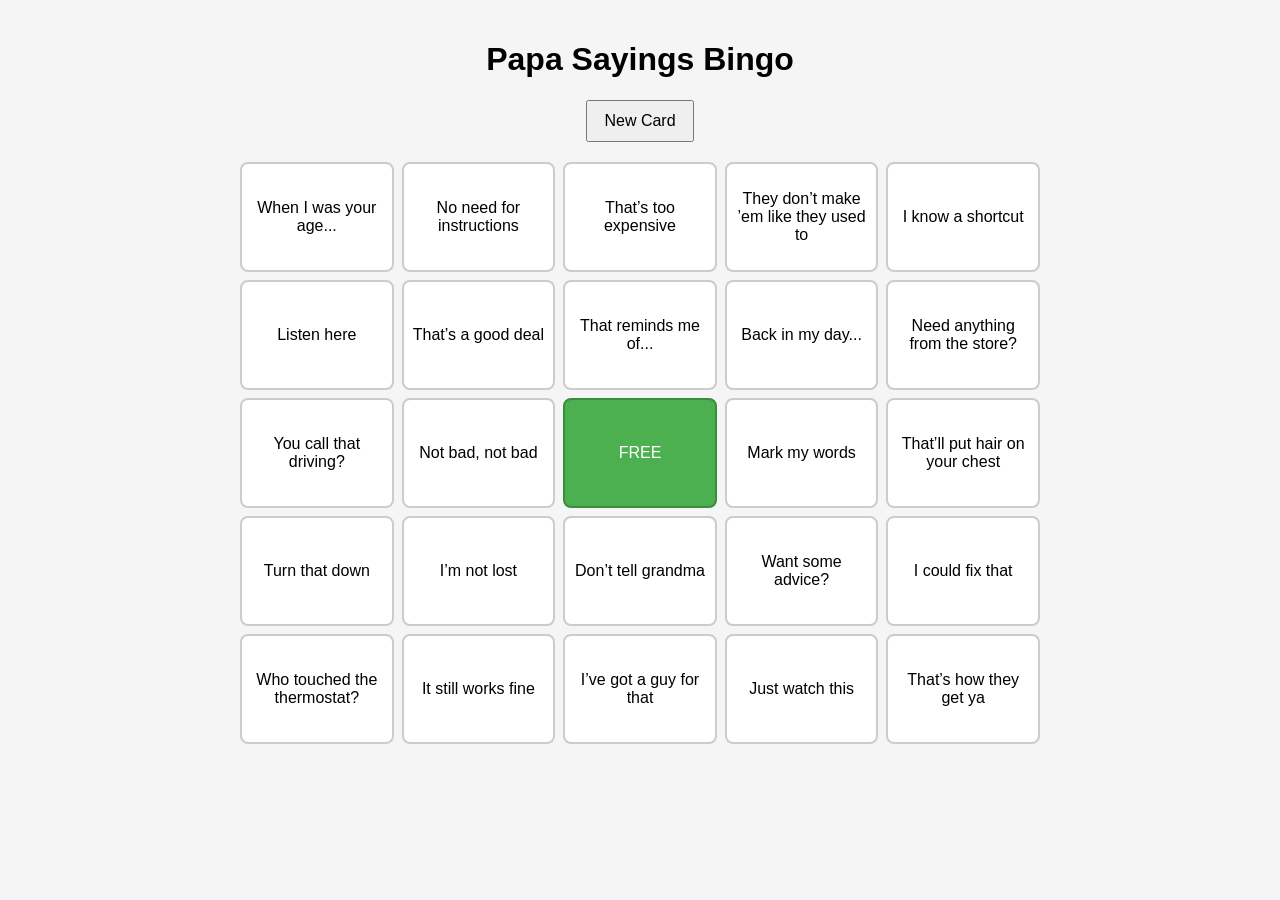
==== Papa_Bingo/index.html @ e9f46590 "Add Papa Bingo game" ====
<!DOCTYPE html>
<html lang="en">
<head>
  <meta charset="UTF-8">
  <meta name="viewport" content="width=device-width, initial-scale=1.0">
  <title>Papa Sayings Bingo</title>
  <link rel="stylesheet" href="styles.css">
</head>
<body>
  <div class="container">
    <h1>Papa Sayings Bingo</h1>
    <button id="newCard">New Card</button>
    <div id="bingo-board" class="board"></div>
    <p id="status"></p>
  </div>
  <script src="script.js"></script>
</body>
</html>
---- Papa_Bingo/styles.css ----
body { font-family: Arial, sans-serif; background: #f5f5f5; text-align: center; margin: 0; padding: 20px; }
.container { max-width: 800px; margin: auto; }
.board { display: grid; grid-template-columns: repeat(5, 1fr); gap: 8px; margin-top: 20px; }
.square { background: white; border: 2px solid #ccc; border-radius: 8px; min-height: 90px; display: flex; align-items: center; justify-content: center; padding: 8px; cursor: pointer; user-select: none; }
.square.marked { background: #4caf50; color: white; border-color: #388e3c; }
button { padding: 10px 16px; font-size: 16px; cursor: pointer; }
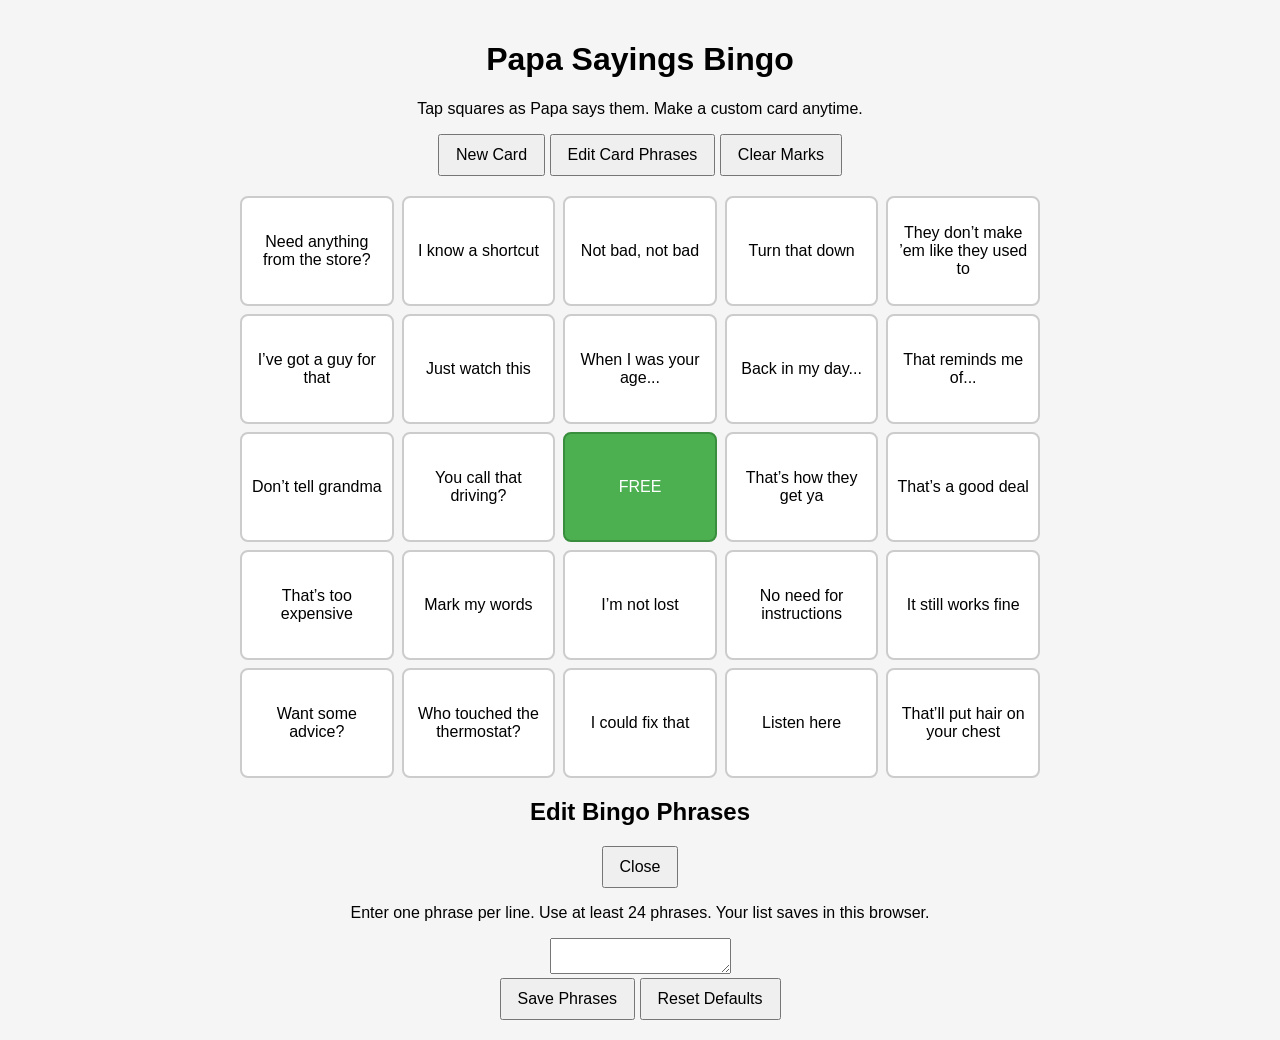
==== commit ff195074: "Add editable Papa Bingo cards" ====
--- a/Papa_Bingo/index.html
+++ b/Papa_Bingo/index.html
@@ -1,18 +1,49 @@
 <!DOCTYPE html>
 <html lang="en">
 <head>
-  <meta charset="UTF-8">
-  <meta name="viewport" content="width=device-width, initial-scale=1.0">
+  <meta charset="UTF-8" />
+  <meta name="viewport" content="width=device-width, initial-scale=1.0" />
   <title>Papa Sayings Bingo</title>
-  <link rel="stylesheet" href="styles.css">
+  <link rel="stylesheet" href="styles.css" />
 </head>
 <body>
   <div class="container">
-    <h1>Papa Sayings Bingo</h1>
-    <button id="newCard">New Card</button>
-    <div id="bingo-board" class="board"></div>
-    <p id="status"></p>
+    <header class="hero">
+      <h1>Papa Sayings Bingo</h1>
+      <p class="subtitle">Tap squares as Papa says them. Make a custom card anytime.</p>
+    </header>
+
+    <div class="controls">
+      <button id="newCard">New Card</button>
+      <button id="editPhrases">Edit Card Phrases</button>
+      <button id="clearMarks">Clear Marks</button>
+    </div>
+
+    <p id="status" class="status" aria-live="polite"></p>
+
+    <div id="bingo-board" class="board" aria-label="Bingo board"></div>
+
+    <section id="editorPanel" class="editor hidden">
+      <div class="editor-card">
+        <div class="editor-header">
+          <h2>Edit Bingo Phrases</h2>
+          <button id="closeEditor" class="secondary">Close</button>
+        </div>
+
+        <p class="editor-help">
+          Enter one phrase per line. Use at least 24 phrases. Your list saves in this browser.
+        </p>
+
+        <textarea id="phrasesInput" spellcheck="true"></textarea>
+
+        <div class="editor-actions">
+          <button id="savePhrases">Save Phrases</button>
+          <button id="resetDefaults" class="secondary">Reset Defaults</button>
+        </div>
+      </div>
+    </section>
   </div>
+
   <script src="script.js"></script>
 </body>
 </html>
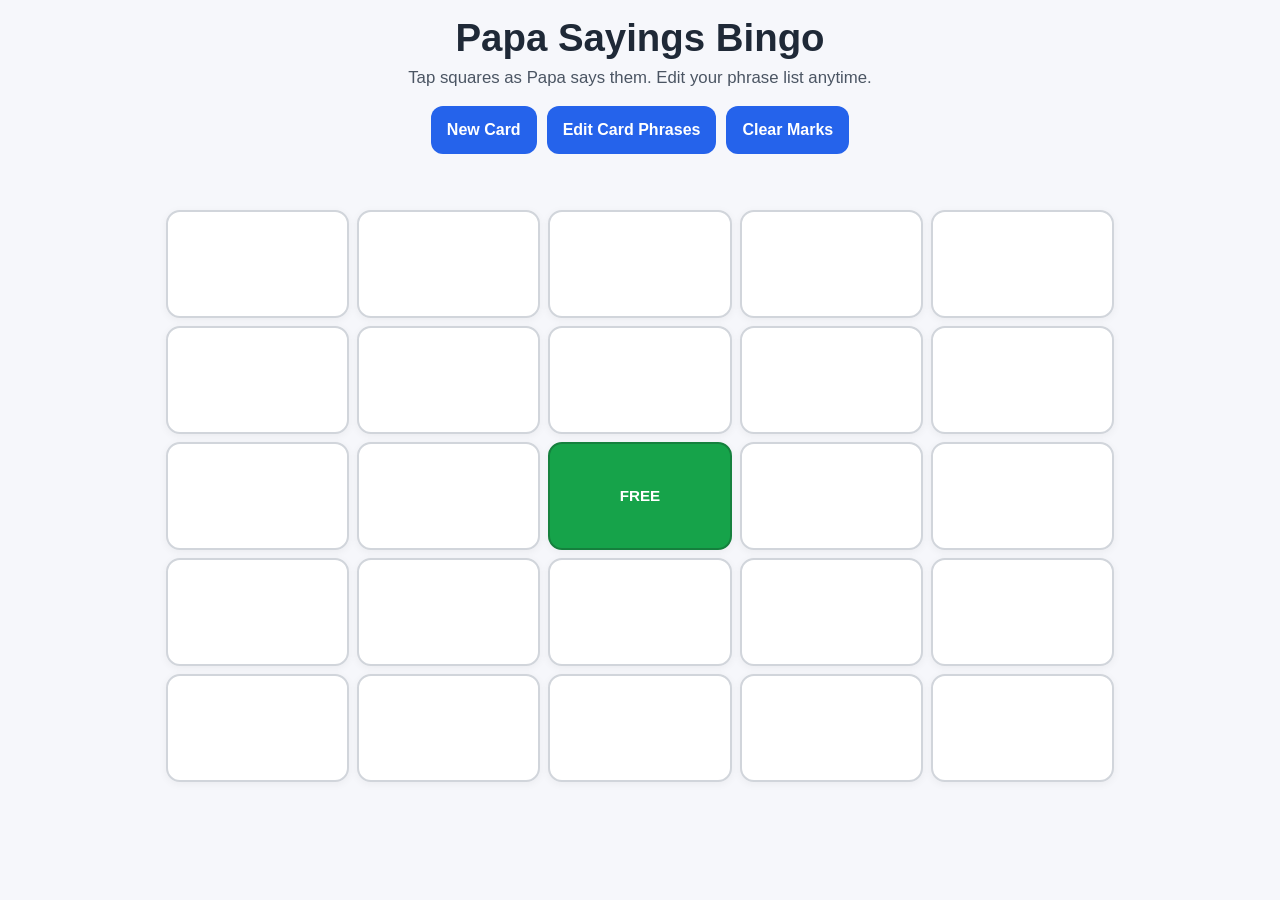
==== commit 9d3c2d2c: "Improve Papa Bingo for mobile" ====
--- a/Papa_Bingo/index.html
+++ b/Papa_Bingo/index.html
@@ -2,32 +2,33 @@
 <html lang="en">
 <head>
   <meta charset="UTF-8" />
-  <meta name="viewport" content="width=device-width, initial-scale=1.0" />
+  <meta name="viewport" content="width=device-width, initial-scale=1, viewport-fit=cover" />
   <title>Papa Sayings Bingo</title>
+  <meta name="theme-color" content="#2563eb" />
   <link rel="stylesheet" href="styles.css" />
 </head>
 <body>
   <div class="container">
     <header class="hero">
       <h1>Papa Sayings Bingo</h1>
-      <p class="subtitle">Tap squares as Papa says them. Make a custom card anytime.</p>
+      <p class="subtitle">Tap squares as Papa says them. Edit your phrase list anytime.</p>
     </header>
 
     <div class="controls">
-      <button id="newCard">New Card</button>
-      <button id="editPhrases">Edit Card Phrases</button>
-      <button id="clearMarks">Clear Marks</button>
+      <button id="newCard" type="button">New Card</button>
+      <button id="editPhrases" type="button">Edit Card Phrases</button>
+      <button id="clearMarks" type="button">Clear Marks</button>
     </div>
 
     <p id="status" class="status" aria-live="polite"></p>
 
     <div id="bingo-board" class="board" aria-label="Bingo board"></div>
 
-    <section id="editorPanel" class="editor hidden">
+    <section id="editorPanel" class="editor hidden" aria-hidden="true">
       <div class="editor-card">
         <div class="editor-header">
           <h2>Edit Bingo Phrases</h2>
-          <button id="closeEditor" class="secondary">Close</button>
+          <button id="closeEditor" class="secondary" type="button">Close</button>
         </div>
 
         <p class="editor-help">
@@ -37,13 +38,13 @@
         <textarea id="phrasesInput" spellcheck="true"></textarea>
 
         <div class="editor-actions">
-          <button id="savePhrases">Save Phrases</button>
-          <button id="resetDefaults" class="secondary">Reset Defaults</button>
+          <button id="savePhrases" type="button">Save Phrases</button>
+          <button id="resetDefaults" class="secondary" type="button">Reset Defaults</button>
         </div>
       </div>
     </section>
   </div>
 
-  <script src="script.js"></script>
+  <script src="script.js" defer></script>
 </body>
 </html>
--- a/Papa_Bingo/styles.css
+++ b/Papa_Bingo/styles.css
@@ -1,6 +1,232 @@
-body { font-family: Arial, sans-serif; background: #f5f5f5; text-align: center; margin: 0; padding: 20px; }
-.container { max-width: 800px; margin: auto; }
-.board { display: grid; grid-template-columns: repeat(5, 1fr); gap: 8px; margin-top: 20px; }
-.square { background: white; border: 2px solid #ccc; border-radius: 8px; min-height: 90px; display: flex; align-items: center; justify-content: center; padding: 8px; cursor: pointer; user-select: none; }
-.square.marked { background: #4caf50; color: white; border-color: #388e3c; }
-button { padding: 10px 16px; font-size: 16px; cursor: pointer; }+* { box-sizing: border-box; }
+
+:root {
+  --bg: #f6f7fb;
+  --text: #1f2937;
+  --muted: #4b5563;
+  --primary: #2563eb;
+  --secondary: #6b7280;
+  --success: #16a34a;
+  --success-dark: #15803d;
+  --card: #ffffff;
+  --border: #d1d5db;
+}
+
+html, body {
+  margin: 0;
+  padding: 0;
+  background: var(--bg);
+  color: var(--text);
+  font-family: Arial, sans-serif;
+  -webkit-text-size-adjust: 100%;
+}
+
+body {
+  min-height: 100vh;
+}
+
+.container {
+  max-width: 980px;
+  margin: 0 auto;
+  padding: max(16px, env(safe-area-inset-top)) 16px max(24px, env(safe-area-inset-bottom));
+}
+
+.hero {
+  text-align: center;
+  margin-bottom: 18px;
+}
+
+h1 {
+  margin: 0 0 8px;
+  font-size: clamp(1.8rem, 4vw, 2.4rem);
+}
+
+.subtitle {
+  margin: 0;
+  color: var(--muted);
+  font-size: clamp(0.95rem, 2.6vw, 1.05rem);
+}
+
+.controls {
+  display: flex;
+  flex-wrap: wrap;
+  gap: 10px;
+  justify-content: center;
+  margin: 18px 0 14px;
+}
+
+button {
+  appearance: none;
+  border: none;
+  border-radius: 12px;
+  padding: 14px 16px;
+  min-height: 48px;
+  font-size: 16px;
+  font-weight: 700;
+  cursor: pointer;
+  background: var(--primary);
+  color: white;
+  touch-action: manipulation;
+}
+
+button.secondary {
+  background: var(--secondary);
+}
+
+button:hover {
+  opacity: 0.95;
+}
+
+.status {
+  text-align: center;
+  font-size: 20px;
+  min-height: 28px;
+  margin: 8px 0 14px;
+  font-weight: 700;
+}
+
+.board {
+  display: grid;
+  grid-template-columns: repeat(5, minmax(0, 1fr));
+  gap: 8px;
+}
+
+.square {
+  background: var(--card);
+  border: 2px solid var(--border);
+  border-radius: 14px;
+  min-height: 108px;
+  display: flex;
+  align-items: center;
+  justify-content: center;
+  text-align: center;
+  padding: 10px 8px;
+  cursor: pointer;
+  user-select: none;
+  font-weight: 700;
+  line-height: 1.2;
+  font-size: 0.95rem;
+  box-shadow: 0 2px 8px rgba(0,0,0,0.05);
+  overflow-wrap: anywhere;
+  word-break: break-word;
+  touch-action: manipulation;
+}
+
+.square.marked {
+  background: var(--success);
+  color: white;
+  border-color: var(--success-dark);
+}
+
+.editor.hidden {
+  display: none;
+}
+
+.editor {
+  position: fixed;
+  inset: 0;
+  z-index: 1000;
+  background: rgba(17, 24, 39, 0.55);
+  display: flex;
+  align-items: center;
+  justify-content: center;
+  padding: 16px;
+}
+
+.editor-card {
+  background: white;
+  width: min(760px, 100%);
+  max-height: min(90vh, 900px);
+  overflow: auto;
+  border-radius: 18px;
+  padding: 18px;
+  box-shadow: 0 12px 40px rgba(0,0,0,0.2);
+}
+
+.editor-header {
+  display: flex;
+  justify-content: space-between;
+  align-items: center;
+  gap: 12px;
+}
+
+.editor-header h2 {
+  margin: 0;
+}
+
+.editor-help {
+  color: var(--muted);
+  margin: 12px 0;
+  line-height: 1.4;
+}
+
+textarea {
+  width: 100%;
+  min-height: 320px;
+  border: 1px solid var(--border);
+  border-radius: 12px;
+  padding: 12px;
+  font-size: 16px;
+  line-height: 1.4;
+  resize: vertical;
+}
+
+.editor-actions {
+  display: flex;
+  flex-wrap: wrap;
+  gap: 10px;
+  margin-top: 12px;
+}
+
+@media (max-width: 700px) {
+  .container {
+    padding-left: 12px;
+    padding-right: 12px;
+  }
+
+  .board {
+    gap: 6px;
+  }
+
+  .square {
+    min-height: 84px;
+    font-size: 0.82rem;
+    padding: 8px 6px;
+  }
+}
+
+@media (max-width: 520px) {
+  .controls,
+  .editor-actions {
+    flex-direction: column;
+  }
+
+  .controls button,
+  .editor-actions button,
+  .editor-header button {
+    width: 100%;
+  }
+
+  .editor-header {
+    flex-direction: column;
+    align-items: stretch;
+  }
+
+  .square {
+    min-height: 72px;
+    font-size: 0.72rem;
+    border-radius: 12px;
+  }
+
+  textarea {
+    min-height: 260px;
+  }
+}
+
+@media (max-width: 390px) {
+  .square {
+    min-height: 64px;
+    font-size: 0.68rem;
+    padding: 6px 4px;
+  }
+}
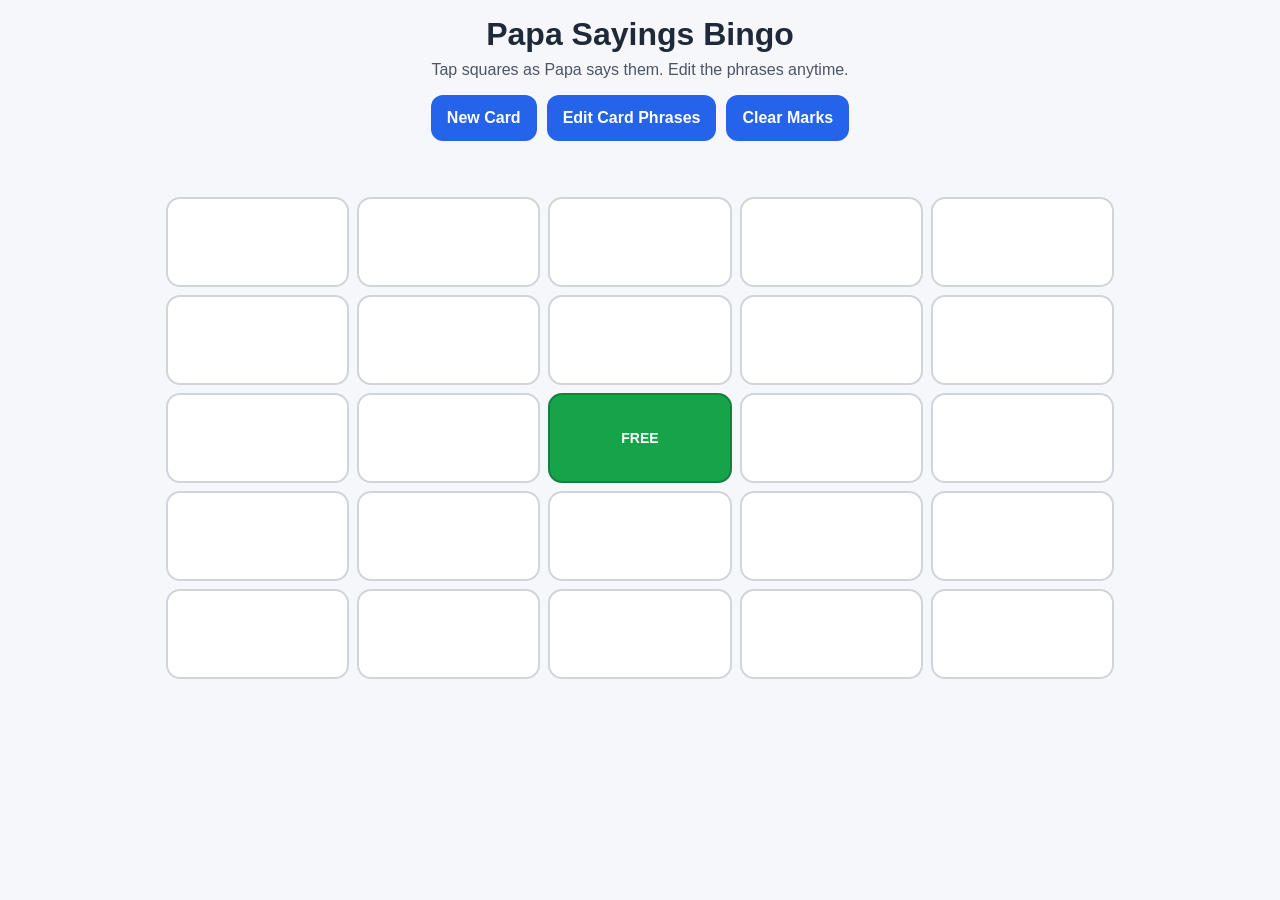
==== commit 05a24cf9: "Fix Papa Bingo phrase population" ====
--- a/Papa_Bingo/index.html
+++ b/Papa_Bingo/index.html
@@ -1,18 +1,15 @@
 <!DOCTYPE html>
 <html lang="en">
 <head>
-  <meta charset="UTF-8" />
-  <meta name="viewport" content="width=device-width, initial-scale=1, viewport-fit=cover" />
+  <meta charset="UTF-8">
+  <meta name="viewport" content="width=device-width, initial-scale=1.0, viewport-fit=cover">
   <title>Papa Sayings Bingo</title>
-  <meta name="theme-color" content="#2563eb" />
-  <link rel="stylesheet" href="styles.css" />
+  <link rel="stylesheet" href="styles.css">
 </head>
 <body>
   <div class="container">
-    <header class="hero">
-      <h1>Papa Sayings Bingo</h1>
-      <p class="subtitle">Tap squares as Papa says them. Edit your phrase list anytime.</p>
-    </header>
+    <h1>Papa Sayings Bingo</h1>
+    <p class="subtitle">Tap squares as Papa says them. Edit the phrases anytime.</p>
 
     <div class="controls">
       <button id="newCard" type="button">New Card</button>
@@ -22,27 +19,22 @@
 
     <p id="status" class="status" aria-live="polite"></p>
 
-    <div id="bingo-board" class="board" aria-label="Bingo board"></div>
+    <div id="bingo-board" class="board"></div>
 
-    <section id="editorPanel" class="editor hidden" aria-hidden="true">
+    <div id="editorPanel" class="editor hidden">
       <div class="editor-card">
         <div class="editor-header">
           <h2>Edit Bingo Phrases</h2>
           <button id="closeEditor" class="secondary" type="button">Close</button>
         </div>
-
-        <p class="editor-help">
-          Enter one phrase per line. Use at least 24 phrases. Your list saves in this browser.
-        </p>
-
+        <p class="editor-help">Enter one phrase per line. Use at least 24 phrases.</p>
         <textarea id="phrasesInput" spellcheck="true"></textarea>
-
         <div class="editor-actions">
           <button id="savePhrases" type="button">Save Phrases</button>
           <button id="resetDefaults" class="secondary" type="button">Reset Defaults</button>
         </div>
       </div>
-    </section>
+    </div>
   </div>
 
   <script src="script.js" defer></script>
--- a/Papa_Bingo/styles.css
+++ b/Papa_Bingo/styles.css
@@ -1,50 +1,27 @@
 * { box-sizing: border-box; }
 
-:root {
-  --bg: #f6f7fb;
-  --text: #1f2937;
-  --muted: #4b5563;
-  --primary: #2563eb;
-  --secondary: #6b7280;
-  --success: #16a34a;
-  --success-dark: #15803d;
-  --card: #ffffff;
-  --border: #d1d5db;
-}
-
-html, body {
+body {
   margin: 0;
-  padding: 0;
-  background: var(--bg);
-  color: var(--text);
   font-family: Arial, sans-serif;
-  -webkit-text-size-adjust: 100%;
-}
-
-body {
-  min-height: 100vh;
+  background: #f6f7fb;
+  color: #1f2937;
 }
 
 .container {
   max-width: 980px;
   margin: 0 auto;
-  padding: max(16px, env(safe-area-inset-top)) 16px max(24px, env(safe-area-inset-bottom));
-}
-
-.hero {
-  text-align: center;
-  margin-bottom: 18px;
+  padding: 16px;
 }
 
 h1 {
+  text-align: center;
   margin: 0 0 8px;
-  font-size: clamp(1.8rem, 4vw, 2.4rem);
 }
 
 .subtitle {
-  margin: 0;
-  color: var(--muted);
-  font-size: clamp(0.95rem, 2.6vw, 1.05rem);
+  text-align: center;
+  color: #4b5563;
+  margin: 0 0 16px;
 }
 
 .controls {
@@ -52,37 +29,31 @@
   flex-wrap: wrap;
   gap: 10px;
   justify-content: center;
-  margin: 18px 0 14px;
+  margin-bottom: 14px;
 }
 
 button {
-  appearance: none;
   border: none;
   border-radius: 12px;
-  padding: 14px 16px;
-  min-height: 48px;
+  padding: 12px 16px;
+  min-height: 46px;
   font-size: 16px;
   font-weight: 700;
   cursor: pointer;
-  background: var(--primary);
+  background: #2563eb;
   color: white;
-  touch-action: manipulation;
 }
 
 button.secondary {
-  background: var(--secondary);
-}
-
-button:hover {
-  opacity: 0.95;
+  background: #6b7280;
 }
 
 .status {
   text-align: center;
+  min-height: 28px;
   font-size: 20px;
-  min-height: 28px;
+  font-weight: 700;
   margin: 8px 0 14px;
-  font-weight: 700;
 }
 
 .board {
@@ -92,30 +63,25 @@
 }
 
 .square {
-  background: var(--card);
-  border: 2px solid var(--border);
+  border: 2px solid #d1d5db;
   border-radius: 14px;
-  min-height: 108px;
+  background: white;
+  min-height: 90px;
+  padding: 8px;
+  font-size: 14px;
+  font-weight: 700;
+  line-height: 1.2;
+  text-align: center;
   display: flex;
   align-items: center;
   justify-content: center;
-  text-align: center;
-  padding: 10px 8px;
-  cursor: pointer;
-  user-select: none;
-  font-weight: 700;
-  line-height: 1.2;
-  font-size: 0.95rem;
-  box-shadow: 0 2px 8px rgba(0,0,0,0.05);
-  overflow-wrap: anywhere;
   word-break: break-word;
-  touch-action: manipulation;
 }
 
 .square.marked {
-  background: var(--success);
+  background: #16a34a;
   color: white;
-  border-color: var(--success-dark);
+  border-color: #15803d;
 }
 
 .editor.hidden {
@@ -125,7 +91,6 @@
 .editor {
   position: fixed;
   inset: 0;
-  z-index: 1000;
   background: rgba(17, 24, 39, 0.55);
   display: flex;
   align-items: center;
@@ -136,11 +101,10 @@
 .editor-card {
   background: white;
   width: min(760px, 100%);
-  max-height: min(90vh, 900px);
+  border-radius: 16px;
+  padding: 16px;
+  max-height: 90vh;
   overflow: auto;
-  border-radius: 18px;
-  padding: 18px;
-  box-shadow: 0 12px 40px rgba(0,0,0,0.2);
 }
 
 .editor-header {
@@ -150,24 +114,17 @@
   gap: 12px;
 }
 
-.editor-header h2 {
-  margin: 0;
-}
-
 .editor-help {
-  color: var(--muted);
-  margin: 12px 0;
-  line-height: 1.4;
+  color: #4b5563;
 }
 
 textarea {
   width: 100%;
-  min-height: 320px;
-  border: 1px solid var(--border);
+  min-height: 300px;
+  border: 1px solid #d1d5db;
   border-radius: 12px;
   padding: 12px;
   font-size: 16px;
-  line-height: 1.4;
   resize: vertical;
 }
 
@@ -178,32 +135,12 @@
   margin-top: 12px;
 }
 
-@media (max-width: 700px) {
-  .container {
-    padding-left: 12px;
-    padding-right: 12px;
-  }
-
-  .board {
-    gap: 6px;
-  }
-
-  .square {
-    min-height: 84px;
-    font-size: 0.82rem;
-    padding: 8px 6px;
-  }
-}
-
-@media (max-width: 520px) {
-  .controls,
-  .editor-actions {
+@media (max-width: 600px) {
+  .controls, .editor-actions {
     flex-direction: column;
   }
 
-  .controls button,
-  .editor-actions button,
-  .editor-header button {
+  .controls button, .editor-actions button, .editor-header button {
     width: 100%;
   }
 
@@ -212,21 +149,13 @@
     align-items: stretch;
   }
 
+  .board {
+    gap: 6px;
+  }
+
   .square {
     min-height: 72px;
-    font-size: 0.72rem;
-    border-radius: 12px;
-  }
-
-  textarea {
-    min-height: 260px;
-  }
-}
-
-@media (max-width: 390px) {
-  .square {
-    min-height: 64px;
-    font-size: 0.68rem;
+    font-size: 11px;
     padding: 6px 4px;
   }
 }
